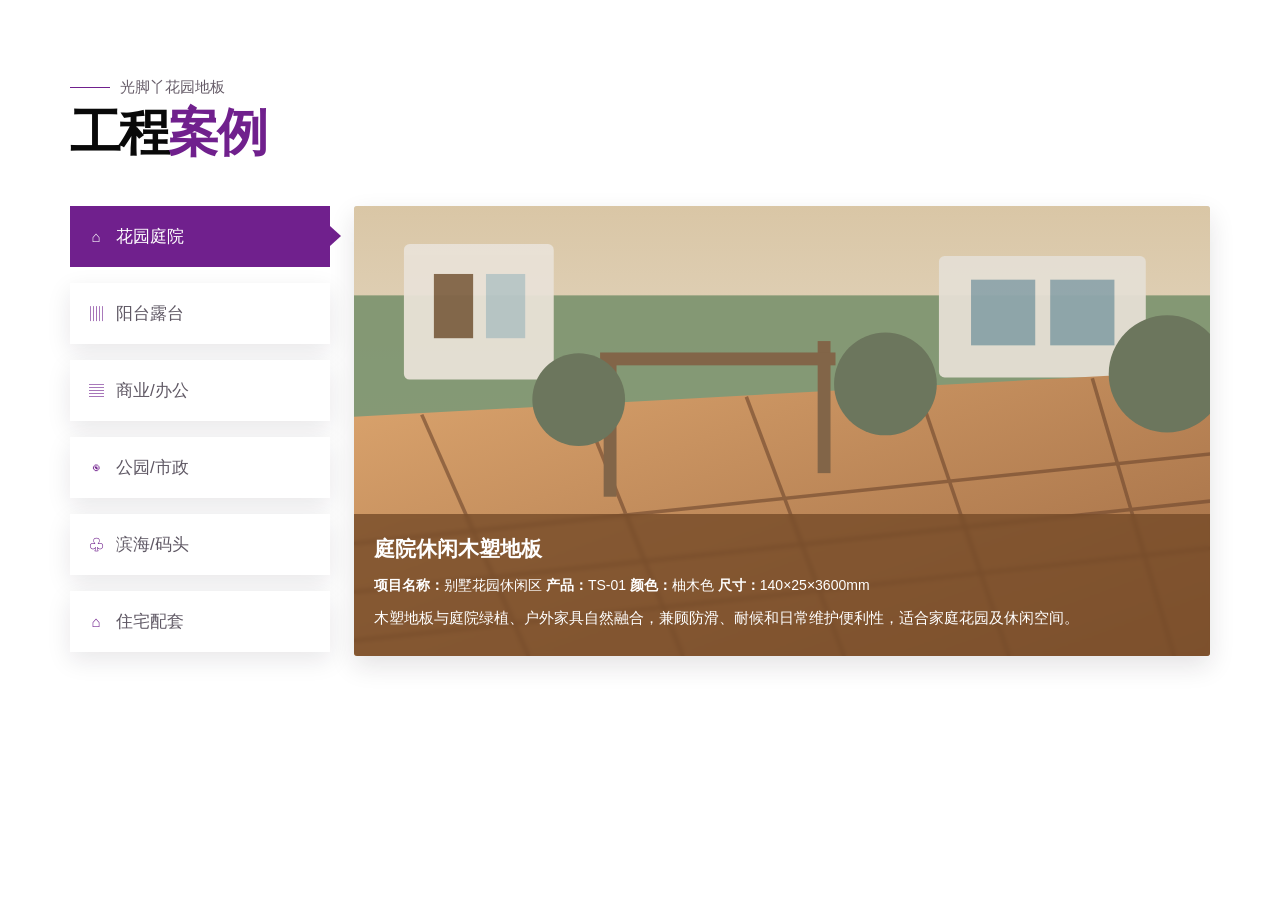
==== section01-project-cases/index.html @ f5e52367 "feat: 完成 11 个企业网站响应式 Section 组件 - 完成 11 个独立响应式 Section 布局案例 - 统一使用 section01 ~ section11 作为组件作用域 - 基" ====
<!doctype html>
<html lang="zh-CN">
<head>
  <meta charset="utf-8">
  <meta name="viewport" content="width=device-width, initial-scale=1">
  <title>Section 01 - 工程案例</title>
  <link rel="stylesheet" href="css/style.css">
</head>
<body style="margin: 0;">

  <section id="section01" aria-labelledby="section01-title">
    <div class="inner">
      <header class="head">
        <p class="eyebrow">光脚丫花园地板</p>
        <h1 class="title" id="section01-title">工程<span>案例</span></h1>
      </header>

      <div class="layout">
        <nav class="nav" aria-label="工程案例分类">
          <button class="nav-item is-active" type="button" data-target="garden" aria-selected="true">
            <span class="icon" aria-hidden="true">⌂</span>
            <span>花园庭院</span>
          </button>
          <button class="nav-item" type="button" data-target="balcony" aria-selected="false">
            <span class="icon" aria-hidden="true">▥</span>
            <span>阳台露台</span>
          </button>
          <button class="nav-item" type="button" data-target="office" aria-selected="false">
            <span class="icon" aria-hidden="true">▤</span>
            <span>商业/办公</span>
          </button>
          <button class="nav-item" type="button" data-target="park" aria-selected="false">
            <span class="icon" aria-hidden="true">◉</span>
            <span>公园/市政</span>
          </button>
          <button class="nav-item" type="button" data-target="waterfront" aria-selected="false">
            <span class="icon" aria-hidden="true">♧</span>
            <span>滨海/码头</span>
          </button>
          <button class="nav-item" type="button" data-target="residential" aria-selected="false">
            <span class="icon" aria-hidden="true">⌂</span>
            <span>住宅配套</span>
          </button>
        </nav>

        <div class="panels">
          <article class="panel" data-panel="garden">
            <img class="image" src="images/garden.svg" alt="花园庭院木塑地板应用示意图">
            <div class="info">
              <h2>庭院休闲木塑地板</h2>
              <p class="meta"><strong>项目名称：</strong>别墅花园休闲区 <strong>产品：</strong>TS-01 <strong>颜色：</strong>柚木色 <strong>尺寸：</strong>140×25×3600mm</p>
              <p>木塑地板与庭院绿植、户外家具自然融合，兼顾防滑、耐候和日常维护便利性，适合家庭花园及休闲空间。</p>
            </div>
          </article>

          <article class="panel" data-panel="balcony" hidden>
            <img class="image" src="images/balcony.svg" alt="阳台露台木塑地板应用示意图">
            <div class="info">
              <h2>阳台露台木塑地板</h2>
              <p class="meta"><strong>项目名称：</strong>城市公寓露台改造 <strong>产品：</strong>TS-03 <strong>颜色：</strong>浅橡木 <strong>尺寸：</strong>145×23×3600mm</p>
              <p>通过统一铺装方向强化空间延伸感，适用于阳台、屋顶露台及半户外空间，并保留良好的排水和检修条件。</p>
            </div>
          </article>

          <article class="panel" data-panel="office" hidden>
            <img class="image" src="images/office.svg" alt="商业办公木塑地板应用示意图">
            <div class="info">
              <h2>商业休闲平台</h2>
              <p class="meta"><strong>项目名称：</strong>商务园区公共平台 <strong>产品：</strong>TS-05 <strong>颜色：</strong>胡桃木 <strong>尺寸：</strong>150×25×3600mm</p>
              <p>面向高频公共使用场景，重点考虑耐磨、防滑和模块化维护，适合商业街区、办公园区和餐饮外摆空间。</p>
            </div>
          </article>

          <article class="panel" data-panel="park" hidden>
            <img class="image" src="images/park.svg" alt="公园市政木塑地板应用示意图">
            <div class="info">
              <h2>圆孔木塑花园地板</h2>
              <p class="meta"><strong>项目名称：</strong>某商业街天桥地板项目 <strong>产品：</strong>TS-07 <strong>颜色：</strong>红松色 <strong>尺寸：</strong>140×25×3600mm</p>
              <p>项目位于商业街的一处天桥，地板每天接受较大人流量考验，依然保持稳定、整洁的表面状态，为公共通行空间提供耐用的户外铺装方案。</p>
            </div>
          </article>

          <article class="panel" data-panel="waterfront" hidden>
            <img class="image" src="images/waterfront.svg" alt="滨海码头木塑地板应用示意图">
            <div class="info">
              <h2>滨水步道木塑地板</h2>
              <p class="meta"><strong>项目名称：</strong>滨河景观步道 <strong>产品：</strong>TS-08 <strong>颜色：</strong>深灰木纹 <strong>尺寸：</strong>145×25×3600mm</p>
              <p>针对潮湿和临水环境强化防滑与耐候表现，可用于滨河步道、码头平台以及亲水景观区域。</p>
            </div>
          </article>

          <article class="panel" data-panel="residential" hidden>
            <img class="image" src="images/residential.svg" alt="住宅配套木塑地板应用示意图">
            <div class="info">
              <h2>住宅公共景观平台</h2>
              <p class="meta"><strong>项目名称：</strong>住宅社区景观平台 <strong>产品：</strong>TS-09 <strong>颜色：</strong>暖棕色 <strong>尺寸：</strong>140×25×3600mm</p>
              <p>适用于社区架空层、泳池周边及公共休息区，通过统一材质建立连续的景观视觉，同时降低后期维护压力。</p>
            </div>
          </article>
        </div>
      </div>
    </div>
  </section>

  <script src="js/app.js"></script>
</body>
</html>
---- section01-project-cases/css/style.css ----
#section01,
#section01 * {
  box-sizing: border-box;
}

#section01 {
  --primary: #70208d;
  --primary-dark: #5e1479;
  --text: #25202a;
  --muted: #69616f;
  --surface: #ffffff;
  --shadow: 0 8px 24px rgba(30, 20, 38, 0.10);
  --overlay: rgba(116, 73, 39, 0.78);
  --radius: 3px;
  padding: 76px 0 40px;
  background: #fff;
  color: var(--text);
  font-family: "Microsoft YaHei", "PingFang SC", Arial, sans-serif;
}

#section01 .inner {
  width: min(calc(100% - 40px), 1140px);
  margin-inline: auto;
}

#section01 .head {
  margin-bottom: 46px;
}

#section01 .eyebrow {
  display: flex;
  align-items: center;
  gap: 10px;
  margin: 0 0 7px;
  color: #665c68;
  font-size: 15px;
  line-height: 1.5;
}

#section01 .eyebrow::before {
  width: 40px;
  height: 1px;
  background: var(--primary);
  content: "";
}

#section01 .title {
  margin: 0;
  color: #090909;
  font-size: clamp(38px, 4vw, 52px);
  font-weight: 800;
  line-height: 1.06;
  letter-spacing: -0.04em;
}

#section01 .title span {
  color: var(--primary);
}

#section01 .layout {
  display: grid;
  grid-template-columns: 260px minmax(0, 1fr);
  gap: 24px;
  align-items: stretch;
}

#section01 .nav {
  display: grid;
  gap: 16px;
  align-content: start;
}

#section01 .nav-item {
  position: relative;
  display: flex;
  align-items: center;
  gap: 12px;
  width: 100%;
  min-height: 61px;
  padding: 14px 18px;
  border: 0;
  background: var(--surface);
  box-shadow: var(--shadow);
  color: #5f5864;
  font: inherit;
  font-size: 17px;
  text-align: left;
  cursor: pointer;
  transition: background-color .22s ease, color .22s ease, transform .22s ease, box-shadow .22s ease;
}

#section01 .nav-item:hover {
  color: var(--primary);
  transform: translateX(3px);
  box-shadow: 0 10px 28px rgba(30, 20, 38, 0.14);
}

#section01 .nav-item:focus-visible {
  outline: 2px solid var(--primary);
  outline-offset: 3px;
}

#section01 .nav-item.is-active {
  background: var(--primary);
  color: #fff;
  box-shadow: none;
}

#section01 .nav-item.is-active::after {
  position: absolute;
  top: 50%;
  right: -11px;
  width: 0;
  height: 0;
  border-top: 10px solid transparent;
  border-bottom: 10px solid transparent;
  border-left: 11px solid var(--primary);
  content: "";
  transform: translateY(-50%);
}

#section01 .icon {
  display: grid;
  width: 16px;
  flex: 0 0 16px;
  place-items: center;
  color: var(--primary);
  font-size: 15px;
  line-height: 1;
}

#section01 .nav-item.is-active .icon {
  color: #fff;
}

#section01 .panels {
  min-width: 0;
}

#section01 .panel {
  position: relative;
  min-height: 420px;
  overflow: hidden;
  border-radius: var(--radius);
  background: #ddd;
  box-shadow: 0 10px 26px rgba(31, 22, 35, 0.12);
}

#section01 .panel[hidden] {
  display: none;
}

#section01 .image {
  display: block;
  width: 100%;
  height: 450px;
  object-fit: cover;
}

#section01 .info {
  position: absolute;
  right: 0;
  bottom: 0;
  left: 0;
  padding: 21px 20px 25px;
  background: var(--overlay);
  color: #fff;
  backdrop-filter: blur(2px);
}

#section01 .info h2 {
  margin: 0 0 10px;
  font-size: 21px;
  line-height: 1.35;
}

#section01 .info p {
  margin: 0;
  font-size: 15px;
  line-height: 1.75;
}

#section01 .info .meta {
  margin-bottom: 7px;
  font-size: 14px;
}

#section01 .info strong {
  font-weight: 700;
}

@media (max-width: 991px) {
  #section01 {
    padding-top: 64px;
  }

  #section01 .head {
    margin-bottom: 34px;
  }

  #section01 .layout {
    grid-template-columns: 1fr;
    gap: 22px;
  }

  #section01 .nav {
    grid-template-columns: repeat(3, minmax(0, 1fr));
    gap: 12px;
  }

  #section01 .nav-item {
    min-height: 56px;
    padding: 12px 15px;
    font-size: 15px;
  }

  #section01 .nav-item.is-active::after {
    top: auto;
    right: auto;
    bottom: -9px;
    left: 50%;
    border-top: 9px solid var(--primary);
    border-right: 9px solid transparent;
    border-bottom: 0;
    border-left: 9px solid transparent;
    transform: translateX(-50%);
  }
}

@media (max-width: 767px) {
  #section01 {
    padding: 48px 0 24px;
  }

  #section01 .inner {
    width: min(calc(100% - 32px), 1140px);
  }

  #section01 .head {
    margin-bottom: 28px;
  }

  #section01 .eyebrow {
    font-size: 13px;
  }

  #section01 .eyebrow::before {
    width: 30px;
  }

  #section01 .title {
    font-size: clamp(34px, 11vw, 44px);
  }

  #section01 .nav {
    display: grid;
    grid-template-columns: repeat(2, minmax(0, 1fr));
    gap: 10px;
    padding: 8px;
    border-radius: 4px;
    background: #f7f4f8;
  }

  #section01 .nav-item {
    min-width: 0;
    min-height: 50px;
    padding: 11px 12px;
    gap: 9px;
    border: 1px solid rgba(112, 32, 141, 0.08);
    box-shadow: 0 4px 12px rgba(30, 20, 38, 0.08);
    font-size: 14px;
  }

  #section01 .nav-item:hover {
    transform: none;
  }

  #section01 .nav-item.is-active {
    border-color: var(--primary);
    box-shadow: 0 5px 14px rgba(112, 32, 141, 0.18);
  }

  #section01 .nav-item.is-active::after {
    display: none;
  }

  #section01 .icon {
    width: 15px;
    flex-basis: 15px;
    font-size: 14px;
  }

  #section01 .panel {
    min-height: 0;
    height: 450px;
  }

  #section01 .image {
    width: 100%;
    height: 100%;
    min-height: 0;
    object-fit: cover;
  }

  #section01 .info {
    position: absolute;
    right: 0;
    bottom: 0;
    left: 0;
    min-height: 0;
    overflow: visible;
    padding: 18px 17px 20px;
    background: rgba(117, 80, 49, 0.94);
    backdrop-filter: none;
  }

  #section01 .info h2 {
    margin-bottom: 8px;
    font-size: 19px;
  }

  #section01 .info p {
    font-size: 14px;
    line-height: 1.7;
  }

  #section01 .info .meta {
    font-size: 13px;
  }
}

@media (max-width: 380px) {
  #section01 .panel {
    height: 430px;
  }

  #section01 .nav {
    gap: 8px;
    padding: 7px;
  }

  #section01 .nav-item {
    min-height: 48px;
    padding: 10px;
    gap: 7px;
    font-size: 13px;
  }
}
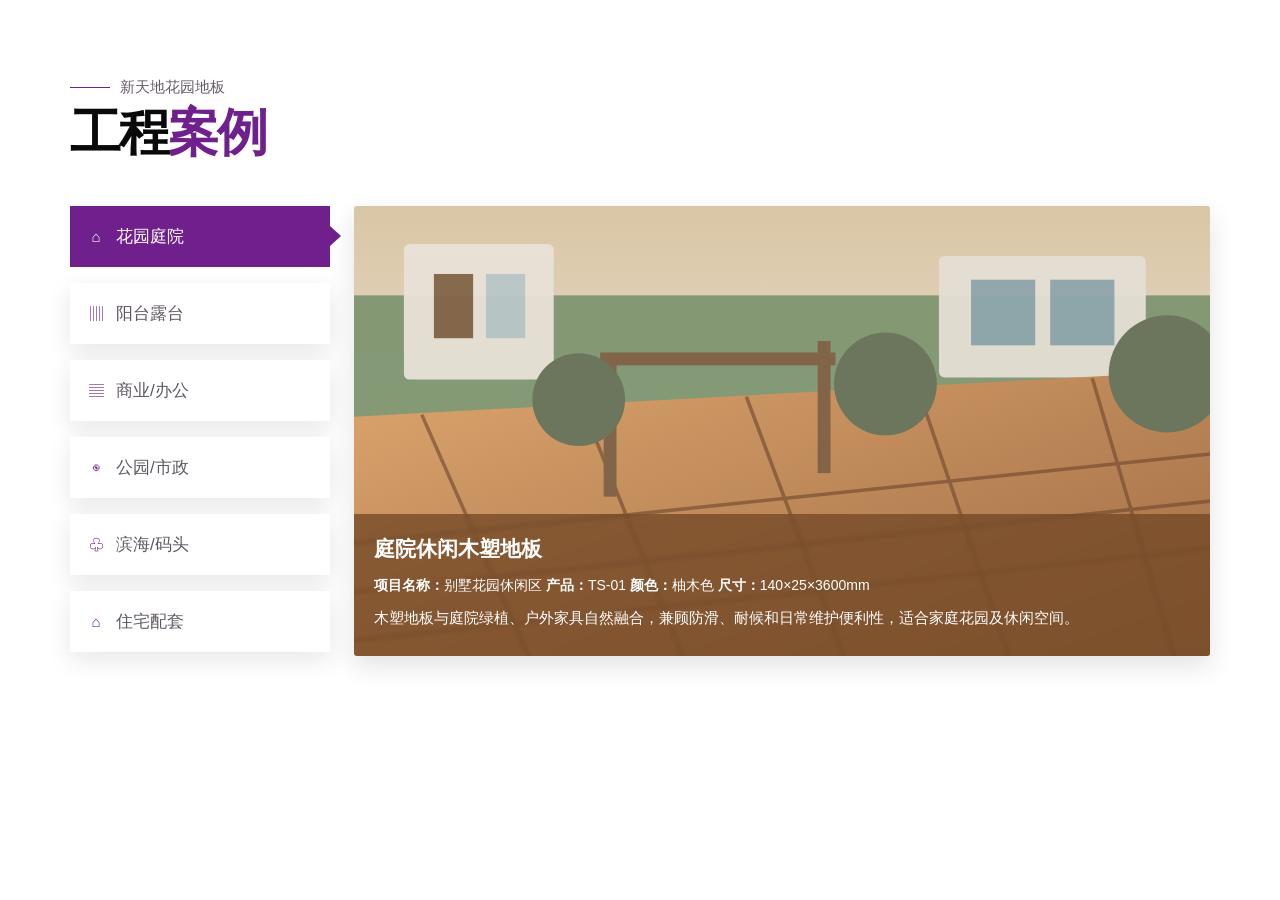
==== commit 10a81c69: "更新文档信息" ====
--- a/section01-project-cases/index.html
+++ b/section01-project-cases/index.html
@@ -11,7 +11,7 @@
   <section id="section01" aria-labelledby="section01-title">
     <div class="inner">
       <header class="head">
-        <p class="eyebrow">光脚丫花园地板</p>
+        <p class="eyebrow">新天地花园地板</p>
         <h1 class="title" id="section01-title">工程<span>案例</span></h1>
       </header>
 
